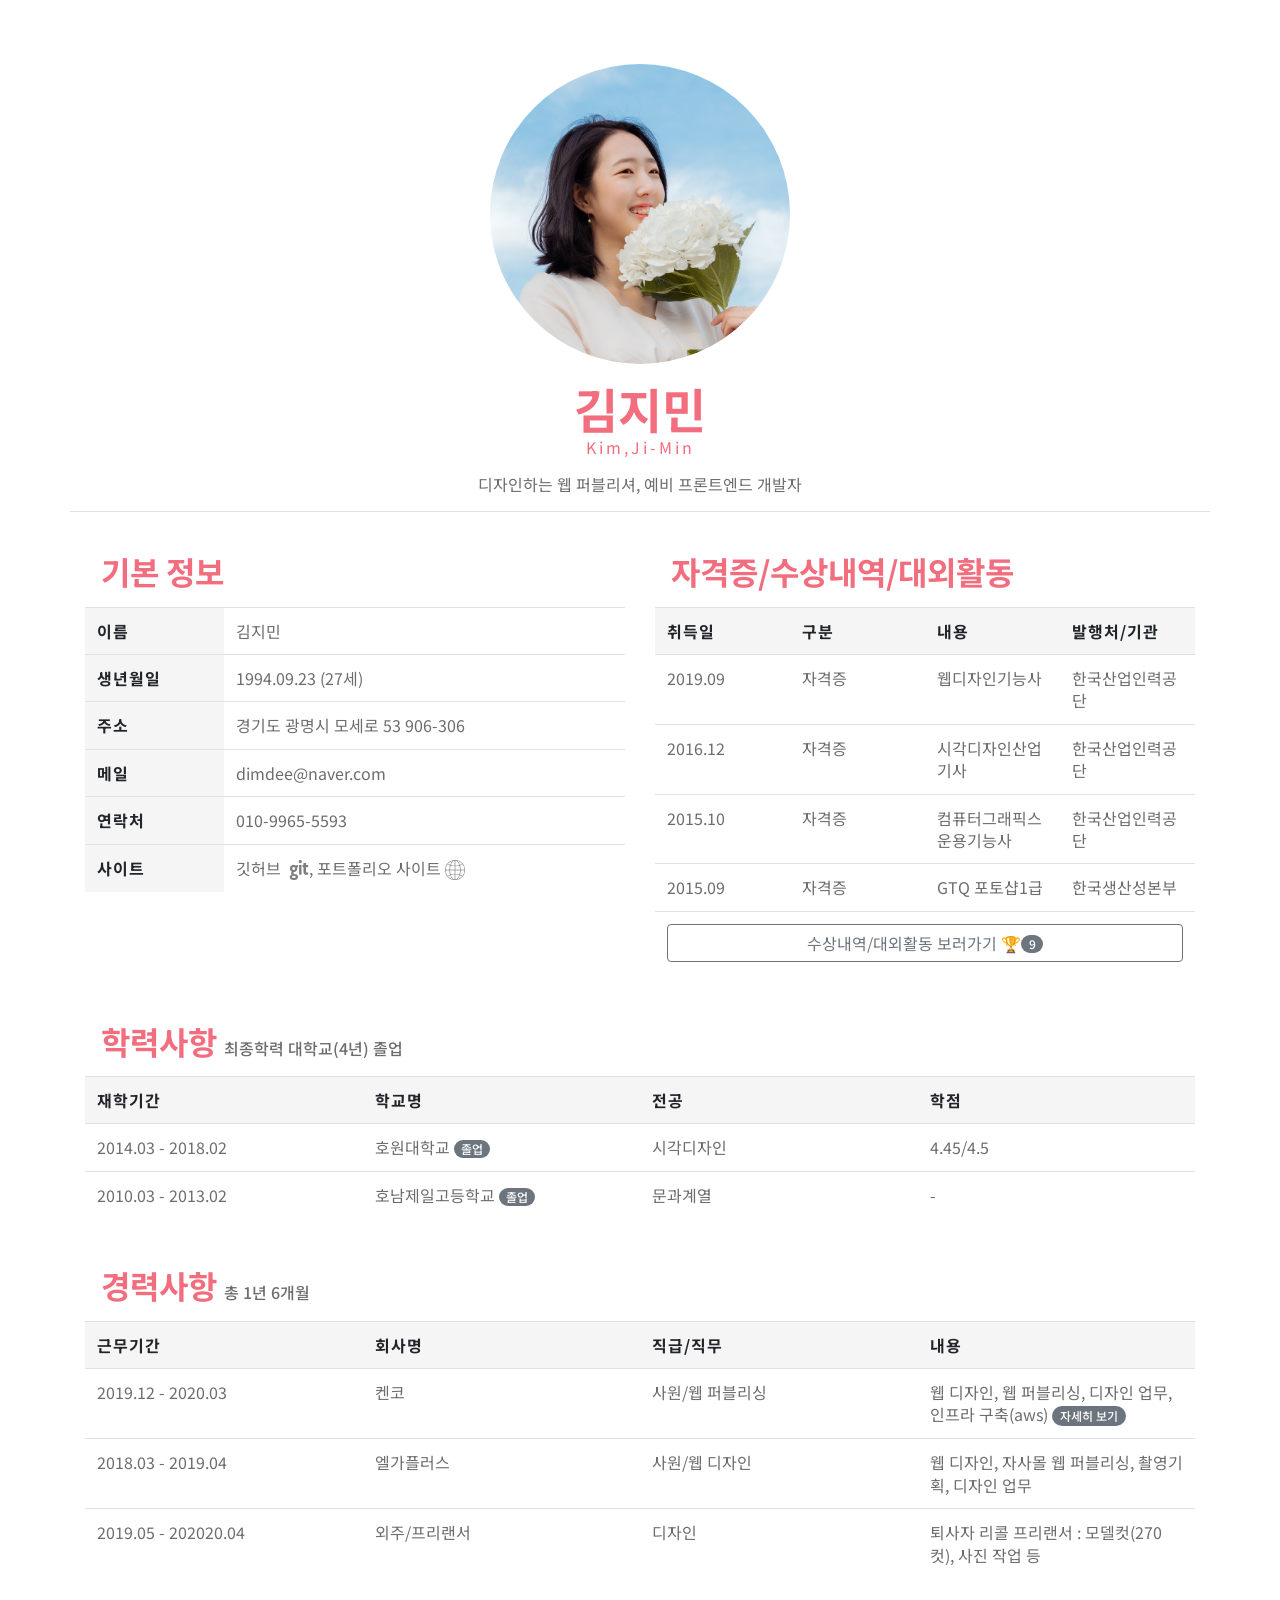
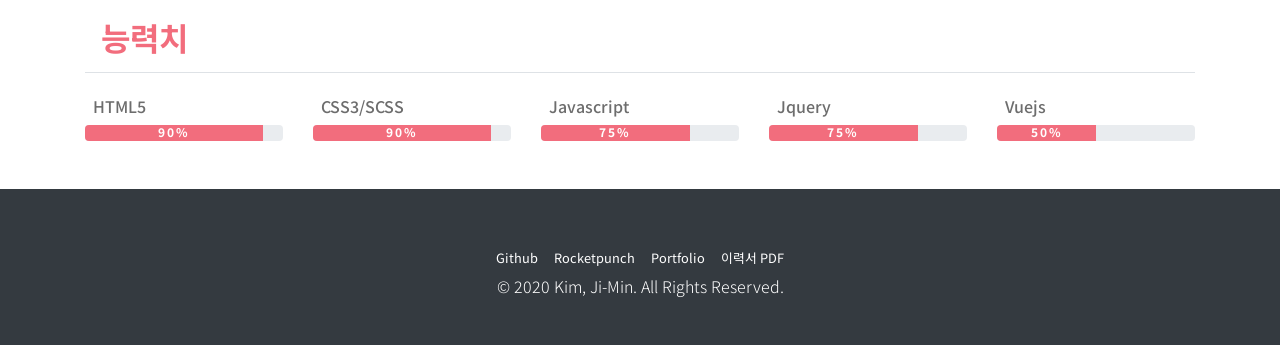
==== resume/index.html @ 0b5ad42d "Add files via upload" ====
<!doctype html>
<html lang="en">
<head>
    <meta charset="UTF-8">
    <meta name="viewport"
          content="width=device-width, user-scalable=no, initial-scale=1.0, maximum-scale=1.0, minimum-scale=1.0">
    <meta http-equiv="X-UA-Compatible" content="ie=edge">
    <meta property="og:image" content="https://kim-ji-min.github.io/My-Portfolio/images/contact_banner.jpg">
    <meta property="og:description" content="개발면접을 위한 웹사이트 형식의 개인 이력서 입니다.">
    <meta property="og:title" content="김지민 이력서">
    <meta name="author" content="김지민">
    <meta name="description" content="개발면접을 위한 웹사이트 형식의 개인 이력서 입니다.">
    <title>김지민 이력서</title>
    <link rel="shortcut icon" href="images/favicon.ico">
    <link rel="stylesheet" href="https://stackpath.bootstrapcdn.com/bootstrap/4.4.1/css/bootstrap.min.css" integrity="sha384-Vkoo8x4CGsO3+Hhxv8T/Q5PaXtkKtu6ug5TOeNV6gBiFeWPGFN9MuhOf23Q9Ifjh" crossorigin="anonymous">
    <link rel="stylesheet" href="css/reset.css">
    <link rel="stylesheet" href="css/style.css">
</head>

<body>
    <div class="container-fluid p-0">
        <!-- header -->
        <header>
            <div class="container p-3 border-bottom">
                <div class="row resume-title">
                    <div class="mt-5 col text-center text-main-pink">
                        <div class="m-auto resume-title-img"></div>
                        <h1 class="mt-3">김지민</h1>
                        <h2>Kim,Ji-Min</h2>
                        <p class="mt-3 text-main-gray">
                            디자인하는 웹 퍼블리셔, 예비 프론트엔드 개발자
                        </p>
                    </div>
                </div>
            </div>
        </header>
        <hr>

        <!-- section -->
        <section class="container my-3">
            <!-- resume-information-->
            <div class="row resume-information">
                <!-- resume-information-basic 기본정보 -->
                <div class="col-md-6 resume-information-basic my-2">
                    <h2 class="text-main-pink font-weight-bold p-3">기본 정보</h2>
                    <div class="table-responsive">
                        <table class="table">
                            <caption>기본 정보 표</caption>
                            <tr>
                                <th scope="row">이름</th>
                                <td>김지민</td>
                            </tr>
                            <tr>
                                <th scope="row">생년월일</th>
                                <td>1994.09.23 (27세)</td>
                            </tr>
                            <tr>
                                <th scope="row">주소</th>
                                <td>경기도 광명시 모세로 53 906-306</td>
                            </tr>
                            <tr>
                                <th scope="row">메일</th>
                                <td>dimdee&commat;naver.com</td>
                            </tr>
                            <tr>
                                <th scope="row">연락처</th>
                                <td>010-9965-5593</td>
                            </tr>
                            <tr>
                                <th scope="row">사이트</th>
                                <td>
                                    <a href="https://github.com/Kim-Ji-Min" target="_blank">깃허브 <span class="resume-icon resume-icon-git ml-1"></span></a>,
                                    <a href="https://kim-ji-min.github.io/My-Portfolio/" target="_blank">포트폴리오 사이트<span class="resume-icon resume-icon-portfolio ml-1"></span></a>
                                </td>
                            </tr>
                        </table>
                    </div>
                </div>

                <!-- resume-information-license 자격증/수상내역 -->
                <div class="col-md-6 resume-information-license my-2">
                    <h2 class="text-main-pink font-weight-bold p-3">자격증/수상내역/대외활동</h2>
                    <div class="table-responsive">
                        <table class="table">
                            <caption>자격증 정보표</caption>
                            <tr>
                                <th scope="row">취득일</th>
                                <th scope="row">구분</th>
                                <th scope="row">내용</th>
                                <th scope="row">발행처/기관</th>
                            </tr>
                            <tr>
                                <td>2019.09</td>
                                <td>자격증</td>
                                <td>웹디자인기능사</td>
                                <td>한국산업인력공단</td>
                            </tr>
                            <tr>
                                <td>2016.12</td>
                                <td>자격증</td>
                                <td>시각디자인산업기사</td>
                                <td>한국산업인력공단</td>
                            </tr>
                            <tr>
                                <td>2015.10</td>
                                <td>자격증</td>
                                <td>컴퓨터그래픽스운용기능사</td>
                                <td>한국산업인력공단</td>
                            </tr>
                            <tr>
                                <td>2015.09</td>
                                <td>자격증</td>
                                <td>GTQ 포토샵1급</td>
                                <td>한국생산성본부</td>
                            </tr>

                            <tr>
                                <td colspan="4">
                                    <button id="licenseModalOpen" class="btn btn-outline-secondary btn-block">수상내역/대외활동 보러가기 🏆<span class="badge badge-pill badge-secondary">9</span></button>
                                </td>
                            </tr>
                        </table>

                        <!-- modal -->
                        <div id="licenseModalShow" class="">
                           <div class="licenseModalContent p-4">
                               <!-- 이수내역 -->
                               <h2 class="text-main-pink font-weight-bold p-3">대외활동</h2>
                               <div class="table-responsive">
                                   <table class="table">
                                       <caption>대외활동 정보표</caption>
                                       <tr>
                                           <th scope="row">기간</th>
                                           <th scope="row">구분</th>
                                           <th scope="row">기관/장소</th>
                                           <th scope="row">내용</th>
                                       </tr>
                                       <tr>
                                           <td>2019.06 - 2019.11</td>
                                           <td>교육이수</td>
                                           <td>이젠아카데미 신촌점</td>
                                           <td>모바일 앱디자인(웹디자인)&하이브리드 앱 콘텐츠 제작, UI/GUI 디자인, 앱 개발 환경분석, UX/UI전략수립 / 서비스 운영 / 구현 / 구현 응용</td>
                                       </tr>
                                       <tr>
                                           <td>2017.11- 2017.11</td>
                                           <td>아르바이트</td>
                                           <td>호원대학교</td>
                                           <td>비즈니스학부 호텔외식조리학전공 홈페이지 제작 <a href="http://www.howon1.webtoz.co.kr/" target="_blank" class="badge badge-pill badge-secondary text-white">바로가기</a></td>
                                       </tr>
                                       <tr>
                                           <td>2015.09  -2016.01</td>
                                           <td>아르바이트</td>
                                           <td>단데리온바이오팜</td>
                                           <td>학교근로장학생으로 근무 - 웹디자인, 웹퍼블리싱, 편집 디자인, 제품 디자인 <a href="http://atti-v.com/" target="_blank" class="badge badge-pill badge-secondary text-white">바로가기</a></td>
                                       </tr>
                                       <tr>
                                           <td>2015.03 - 2015.03</td>
                                           <td>해외연수</td>
                                           <td>창업진흥원</td>
                                           <td>MIT GLOBAL STARTUP WORKSHOP</td>
                                       </tr>
                                   </table>
                               </div>

                               <!-- 수상내역 -->
                               <h2 class="text-main-pink font-weight-bold p-3">수상내역</h2>
                               <div class="table-responsive">
                                   <table class="table">
                                       <caption>수상내역 정보표</caption>
                                       <tr>
                                           <th scope="row">기간</th>
                                           <th scope="row">구분</th>
                                           <th scope="row">기관/장소</th>
                                           <th scope="row">내용</th>
                                       </tr>
                                       <tr>
                                           <td>2016.07</td>
                                           <td>공모전</td>
                                           <td>전라북도 미술대전 디자인부문 대상</td>
                                           <td>(사)한국미술협회전라북도지회</td>
                                       </tr>
                                       <tr>
                                           <td>2016.06</td>
                                           <td>공모전</td>
                                           <td>LG생활건강 디자인 공모전 패턴부문 입선</td>
                                           <td>(사)한국브랜드디자인학회</td>
                                       </tr>
                                       <tr>
                                           <td>2016.01</td>
                                           <td>공모전</td>
                                           <td>SOKI 국제 디자인&일러스트레이션 일러스트 부문 입선</td>
                                           <td>(사)한국일러스아트학회</td>
                                       </tr>
                                       <tr>
                                           <td>2014.12</td>
                                           <td>공모전</td>
                                           <td>청년드림 CEO 양성 캠프 최종경진대회 글로벌부문 입상</td>
                                           <td>창업진흥원</td>
                                       </tr>
                                       <tr>
                                           <td>2014.12</td>
                                           <td>공모전</td>
                                           <td>전라북도 산업디자인대전 디자인부문 은상</td>
                                           <td>(사)전라북도산업디자이너협회</td>
                                       </tr>
                                   </table>
                               </div>

                               <button id="licenseModalClose" class="btn btn-outline-secondary font-weight-bold">닫기</button>
                           </div>
                        </div>
                    </div>
                </div>

                <!-- resume-information-education 학력사항 -->
                <div class="col-md-12 resume-information-education my-2">
                    <h2 class="text-main-pink font-weight-bold p-3">학력사항 <span class="text-main-gray">최종학력 대학교(4년) 졸업</span></h2>
                    <div class="table-responsive">
                        <table class="table">
                            <caption>학력 정보표</caption>
                            <tr>
                                <th scope="row">재학기간</th>
                                <th scope="row">학교명</th>
                                <th scope="row">전공</th>
                                <th scope="row">학점</th>
                            </tr>
                            <tr>
                                <td>2014.03 - 2018.02</td>
                                <td>호원대학교 <span class="badge badge-pill badge-secondary">졸업</span></td>
                                <td>시각디자인</td>
                                <td>4.45/4.5</td>
                            </tr>
                            <tr>
                                <td>2010.03 - 2013.02</td>
                                <td>호남제일고등학교 <span class="badge badge-pill badge-secondary">졸업</span></td>
                                <td>문과계열</td>
                                <td>-</td>
                            </tr>
                        </table>
                    </div>
                </div>

                <!-- resume-information-career 경력사항 -->
                <div class="col-md-12 resume-information-career my-2">
                    <h2 class="text-main-pink font-weight-bold p-3">경력사항 <span class="text-main-gray">총 1년 6개월</span></h2>
                    <div class="table-responsive">
                        <table class="table">
                            <caption>경력사항 정보표</caption>
                            <tr>
                                <th scope="row">근무기간</th>
                                <th scope="row">회사명</th>
                                <th scope="row">직급/직무</th>
                                <th scope="row">내용</th>
                            </tr>
                            <tr>
                                <td>2019.12 - 2020.03</td>
                                <td>켄코</td>
                                <td>사원/웹 퍼블리싱</td>
                                <td>
                                    웹 디자인, 웹 퍼블리싱, 디자인 업무, 인프라 구축(aws)
                                    <button id="careerModalOpen" class="btn badge badge-pill badge-secondary text-white">자세히 보기</button>
                                </td>
                            </tr>
                            <tr>
                                <td>2018.03 - 2019.04</td>
                                <td>엘가플러스</td>
                                <td>사원/웹 디자인</td>
                                <td>
                                   웹 디자인, 자사몰 웹 퍼블리싱, 촬영기획, 디자인 업무
                                </td>
                            </tr>
                            <tr>
                                <td>2019.05 - 202020.04</td>
                                <td>외주/프리랜서</td>
                                <td>디자인</td>
                                <td>
                                    퇴사자 리콜 프리랜서 : 모델컷(270컷), 사진 작업 등
                                </td>
                            </tr>
                        </table>

                        <!-- modal -->
                        <div id="careerModalShow" class="">
                            <div class="careerModalContent p-4">
                                <h2 class="text-main-pink font-weight-bold p-3">이전 작업물</h2>
                                <div class="table-responsive">
                                    <table class="table">
                                        <caption>경력사항 기술표</caption>
                                        <tr>
                                            <th scope="row">프로젝트명</th>
                                            <th scope="row">기간</th>
                                            <th scope="row">참여율</th>
                                            <th scope="row">내용</th>
                                        </tr>
                                        <tr>
                                            <td>심플치과</td>
                                            <td>2020.02 - 2020.03</td>
                                            <td>50%</td>
                                            <td>웹디자인(초안), 웹퍼블리싱(초안), svg-animate, 인프라 구축 <a href="http://dev.simpledental.kr" target="_blank" class="badge badge-pill badge-secondary text-white">바로가기</a></td>
                                        </tr>
                                        <tr>
                                            <td>펫트리온</td>
                                            <td>2020.02 - 2020.03</td>
                                            <td>80%</td>
                                            <td>웹디자인, 웹퍼블리싱, TweenMax, svg-animate, 인프라 구축<a href="http://www.handongpet.co.kr" target="_blank" class="badge badge-pill badge-secondary text-white">바로가기</a></td>
                                        </tr>
                                        <tr>
                                            <td>비포덴트</td>
                                            <td>2020.01 - 2020.03</td>
                                            <td>30%</td>
                                            <td>svg-animate, 브로슈어, 마케팅 이미지 제작 <a href="http://www.alinenow.com" target="_blank" class="badge badge-pill badge-secondary text-white">바로가기</a></td>
                                        </tr>
                                    </table>
                                </div>

                                <button id="careerModalClose" class="btn btn-outline-secondary font-weight-bold">닫기</button>
                            </div>
                        </div>
                    </div>
                </div>
            </div>
            <!-- end of row.resume-information-->

            <!-- resume-skill 능력치 -->
            <div class="row mb-5 resume-skill">
                <div class="col-md-12 mb-3">
                    <h2 class="text-main-pink font-weight-bold p-3 border-bottom">능력치</h2>
                </div>
                <div class="col">
                    <h3 class="p-2 text-main-gray">HTML5</h3>
                    <div class="progress">
                        <div class="progress-bar progress-html bg-main-pink" role="progressbar" aria-valuenow="90" aria-valuemin="0" aria-valuemax="100">90%</div>
                    </div>
                </div>
                <div class="col">
                    <h3 class="p-2 text-main-gray">CSS3/SCSS</h3>
                    <div class="progress">
                        <div class="progress-bar progress-css bg-main-pink" role="progressbar" aria-valuenow="90" aria-valuemin="0" aria-valuemax="100">90%</div>
                    </div>
                </div>
                <div class="col">
                    <h3 class="p-2 text-main-gray">Javascript</h3>
                    <div class="progress">
                        <div class="progress-bar progress-js bg-main-pink" role="progressbar" aria-valuenow="75" aria-valuemin="0" aria-valuemax="100">75%</div>
                    </div>
                </div>
                <div class="col">
                    <h3 class="p-2 text-main-gray">Jquery</h3>
                    <div class="progress">
                        <div class="progress-bar progress-jq bg-main-pink" role="progressbar" aria-valuenow="75" aria-valuemin="0" aria-valuemax="100">75%</div>
                    </div>
                </div>
                <div class="col">
                    <h3 class="p-2 text-main-gray">Vuejs</h3>
                    <div class="progress">
                        <div class="progress-bar progress-vue bg-main-pink" role="progressbar" aria-valuenow="50" aria-valuemin="0" aria-valuemax="100">50%</div>
                    </div>
                </div>
            </div>
        </section>
        <hr>

        <!-- footer -->
        <footer class="bg-dark">
            <div class="container">
                <div class="row text-white text-center p-5">
                    <div class="col-md-12 footer-nav">
                        <ul class="d-flex" style="justify-content: center">
                            <li class="m-2">
                                <a href="https://github.com/Kim-Ji-Min" target="_blank">Github</a>
                            </li>
                            <li class="m-2">
                                <a href="https://www.rocketpunch.com/@today_jimin#" target="_blank">Rocketpunch</a>
                            </li>
                            <li class="m-2">
                                <a href="https://kim-ji-min.github.io/My-Portfolio/" target="_blank">Portfolio</a>
                            </li>
                            <li class="m-2">
                                <a href="images/kimjimin_resume.pdf" download="kimjimin_resume">이력서 PDF</a>
                            </li>
                        </ul>
                    </div>

                    <div class="col-md-12">
                        <address>
                            &copy; 2020 Kim, Ji-Min. All Rights Reserved.
                        </address>
                    </div>
                </div>
            </div>
        </footer>
    </div>

    <!-- javascript -->
     <script src="js/modal.js"></script>
</body>
</html>
---- resume/css/style.css ----
::selection {
  background-color: #f26d7d;
  color: #fff; }

.text-main-pink {
  color: #f26d7d; }

.text-main-black {
  color: #333; }

.text-main-gray {
  color: #6d6d6d; }

.bg-main-pink {
  background-color: #f26d7d; }

header .container .row .col .resume-title-img {
  width: 300px;
  height: 300px;
  background-image: url(../images/profile.jpg);
  background-position: center center;
  background-repeat: no-repeat;
  background-size: cover;
  -webkit-border-radius: 100%;
  -moz-border-radius: 100%;
  border-radius: 100%; }
  @media screen and (max-width: 768px) {
    header .container .row .col .resume-title-img {
      width: 250px;
      height: 250px; } }
header .container .row .col h1 {
  font-weight: 700;
  font-size: 3rem; }
header .container .row .col h2 {
  font-size: 1rem;
  font-weight: 400;
  letter-spacing: 3px; }

section.container .row.resume-skill .col .progress {
  font-weight: 700;
  letter-spacing: 2px; }
  section.container .row.resume-skill .col .progress .progress-html, section.container .row.resume-skill .col .progress .progress-css {
    width: 90%; }
  section.container .row.resume-skill .col .progress .progress-js, section.container .row.resume-skill .col .progress .progress-jq {
    width: 75%; }
  section.container .row.resume-skill .col .progress .progress-vue {
    width: 50%; }
@media screen and (max-width: 768px) {
  section.container .row.resume-skill .col {
    flex-basis: 100%;
    max-width: 100%; } }
section.container .row .col-md-6.resume-information-license .table-responsive .table tr th, section.container .row .col-md-6.resume-information-education .table-responsive .table tr th, section.container .row .col-md-6.resume-information-career .table-responsive .table tr th, section.container .row .col-md-12.resume-information-license .table-responsive .table tr th, section.container .row .col-md-12.resume-information-education .table-responsive .table tr th, section.container .row .col-md-12.resume-information-career .table-responsive .table tr th, section.container .row .col.resume-information-license .table-responsive .table tr th, section.container .row .col.resume-information-education .table-responsive .table tr th, section.container .row .col.resume-information-career .table-responsive .table tr th {
  width: 25%;
  word-break: break-all; }
section.container .row .col-md-6 h2 span, section.container .row .col-md-12 h2 span, section.container .row .col h2 span {
  font-weight: 500;
  font-size: 1rem; }
section.container .row .col-md-6 h3, section.container .row .col-md-12 h3, section.container .row .col h3 {
  font-size: 1rem; }
section.container .row .col-md-6 #licenseModalShow, section.container .row .col-md-6 #careerModalShow, section.container .row .col-md-12 #licenseModalShow, section.container .row .col-md-12 #careerModalShow, section.container .row .col #licenseModalShow, section.container .row .col #careerModalShow {
  display: none; }
  section.container .row .col-md-6 #licenseModalShow.show, section.container .row .col-md-6 #careerModalShow.show, section.container .row .col-md-12 #licenseModalShow.show, section.container .row .col-md-12 #careerModalShow.show, section.container .row .col #licenseModalShow.show, section.container .row .col #careerModalShow.show {
    display: block;
    position: fixed;
    z-index: 100;
    left: 0;
    top: 0;
    width: 100%;
    height: 100%;
    background-color: rgba(0, 0, 0, 0.5); }
  section.container .row .col-md-6 #licenseModalShow .licenseModalContent, section.container .row .col-md-6 #licenseModalShow .careerModalContent, section.container .row .col-md-6 #careerModalShow .licenseModalContent, section.container .row .col-md-6 #careerModalShow .careerModalContent, section.container .row .col-md-12 #licenseModalShow .licenseModalContent, section.container .row .col-md-12 #licenseModalShow .careerModalContent, section.container .row .col-md-12 #careerModalShow .licenseModalContent, section.container .row .col-md-12 #careerModalShow .careerModalContent, section.container .row .col #licenseModalShow .licenseModalContent, section.container .row .col #licenseModalShow .careerModalContent, section.container .row .col #careerModalShow .licenseModalContent, section.container .row .col #careerModalShow .careerModalContent {
    overflow: auto;
    position: fixed;
    z-index: 150;
    left: 50%;
    top: 50%;
    width: 40vw;
    height: 60vh;
    background-color: #fff;
    transform: translate(-50%, -50%);
    box-shadow: 0 4px 6px rgba(50, 50, 93, 0.1);
    -webkit-border-radius: 5px;
    -moz-border-radius: 5px;
    border-radius: 5px; }
    section.container .row .col-md-6 #licenseModalShow .licenseModalContent button, section.container .row .col-md-6 #licenseModalShow .careerModalContent button, section.container .row .col-md-6 #careerModalShow .licenseModalContent button, section.container .row .col-md-6 #careerModalShow .careerModalContent button, section.container .row .col-md-12 #licenseModalShow .licenseModalContent button, section.container .row .col-md-12 #licenseModalShow .careerModalContent button, section.container .row .col-md-12 #careerModalShow .licenseModalContent button, section.container .row .col-md-12 #careerModalShow .careerModalContent button, section.container .row .col #licenseModalShow .licenseModalContent button, section.container .row .col #licenseModalShow .careerModalContent button, section.container .row .col #careerModalShow .licenseModalContent button, section.container .row .col #careerModalShow .careerModalContent button {
      position: absolute;
      right: 2rem;
      margin-bottom: 2rem; }
    @media screen and (max-width: 768px) {
      section.container .row .col-md-6 #licenseModalShow .licenseModalContent, section.container .row .col-md-6 #licenseModalShow .careerModalContent, section.container .row .col-md-6 #careerModalShow .licenseModalContent, section.container .row .col-md-6 #careerModalShow .careerModalContent, section.container .row .col-md-12 #licenseModalShow .licenseModalContent, section.container .row .col-md-12 #licenseModalShow .careerModalContent, section.container .row .col-md-12 #careerModalShow .licenseModalContent, section.container .row .col-md-12 #careerModalShow .careerModalContent, section.container .row .col #licenseModalShow .licenseModalContent, section.container .row .col #licenseModalShow .careerModalContent, section.container .row .col #careerModalShow .licenseModalContent, section.container .row .col #careerModalShow .careerModalContent {
        width: 85vw;
        height: 60vh; }
        section.container .row .col-md-6 #licenseModalShow .licenseModalContent table th, section.container .row .col-md-6 #licenseModalShow .licenseModalContent table td, section.container .row .col-md-6 #licenseModalShow .careerModalContent table th, section.container .row .col-md-6 #licenseModalShow .careerModalContent table td, section.container .row .col-md-6 #careerModalShow .licenseModalContent table th, section.container .row .col-md-6 #careerModalShow .licenseModalContent table td, section.container .row .col-md-6 #careerModalShow .careerModalContent table th, section.container .row .col-md-6 #careerModalShow .careerModalContent table td, section.container .row .col-md-12 #licenseModalShow .licenseModalContent table th, section.container .row .col-md-12 #licenseModalShow .licenseModalContent table td, section.container .row .col-md-12 #licenseModalShow .careerModalContent table th, section.container .row .col-md-12 #licenseModalShow .careerModalContent table td, section.container .row .col-md-12 #careerModalShow .licenseModalContent table th, section.container .row .col-md-12 #careerModalShow .licenseModalContent table td, section.container .row .col-md-12 #careerModalShow .careerModalContent table th, section.container .row .col-md-12 #careerModalShow .careerModalContent table td, section.container .row .col #licenseModalShow .licenseModalContent table th, section.container .row .col #licenseModalShow .licenseModalContent table td, section.container .row .col #licenseModalShow .careerModalContent table th, section.container .row .col #licenseModalShow .careerModalContent table td, section.container .row .col #careerModalShow .licenseModalContent table th, section.container .row .col #careerModalShow .licenseModalContent table td, section.container .row .col #careerModalShow .careerModalContent table th, section.container .row .col #careerModalShow .careerModalContent table td {
          font-size: 0.7rem; } }
section.container .row .col-md-6 .table-responsive .table tr th, section.container .row .col-md-12 .table-responsive .table tr th, section.container .row .col .table-responsive .table tr th {
  background-color: whitesmoke;
  letter-spacing: 1px; }
section.container .row .col-md-6 .table-responsive .table tr td, section.container .row .col-md-12 .table-responsive .table tr td, section.container .row .col .table-responsive .table tr td {
  color: #6d6d6d; }
  section.container .row .col-md-6 .table-responsive .table tr td .badge, section.container .row .col-md-12 .table-responsive .table tr td .badge, section.container .row .col .table-responsive .table tr td .badge {
    font-weight: 500; }
  section.container .row .col-md-6 .table-responsive .table tr td a, section.container .row .col-md-12 .table-responsive .table tr td a, section.container .row .col .table-responsive .table tr td a {
    display: inline-block;
    color: #6d6d6d;
    transition: all 0.2s ease-in-out; }
    section.container .row .col-md-6 .table-responsive .table tr td a .resume-icon, section.container .row .col-md-12 .table-responsive .table tr td a .resume-icon, section.container .row .col .table-responsive .table tr td a .resume-icon {
      display: inline-block;
      width: 20px;
      height: 20px;
      vertical-align: middle;
      background-position: center center;
      background-repeat: no-repeat;
      background-size: cover;
      transition: all 0.2s ease-in-out; }
      section.container .row .col-md-6 .table-responsive .table tr td a .resume-icon.resume-icon-git, section.container .row .col-md-12 .table-responsive .table tr td a .resume-icon.resume-icon-git, section.container .row .col .table-responsive .table tr td a .resume-icon.resume-icon-git {
        background-image: url(../images/icon_git_off.png); }
      section.container .row .col-md-6 .table-responsive .table tr td a .resume-icon.resume-icon-portfolio, section.container .row .col-md-12 .table-responsive .table tr td a .resume-icon.resume-icon-portfolio, section.container .row .col .table-responsive .table tr td a .resume-icon.resume-icon-portfolio {
        background-image: url(../images/icon_site_off.png); }
    section.container .row .col-md-6 .table-responsive .table tr td a:hover, section.container .row .col-md-12 .table-responsive .table tr td a:hover, section.container .row .col .table-responsive .table tr td a:hover {
      color: #f26d7d; }
      section.container .row .col-md-6 .table-responsive .table tr td a:hover .resume-icon-git, section.container .row .col-md-12 .table-responsive .table tr td a:hover .resume-icon-git, section.container .row .col .table-responsive .table tr td a:hover .resume-icon-git {
        background-image: url(../images/icon_git_on.png); }
      section.container .row .col-md-6 .table-responsive .table tr td a:hover .resume-icon-portfolio, section.container .row .col-md-12 .table-responsive .table tr td a:hover .resume-icon-portfolio, section.container .row .col .table-responsive .table tr td a:hover .resume-icon-portfolio {
        background-image: url(../images/icon_site_on.png); }
@media screen and (max-width: 768px) {
  section.container .row .col-md-6 h2, section.container .row .col-md-12 h2, section.container .row .col h2 {
    font-size: 1.6rem; }
  section.container .row .col-md-6 .table-responsive .table tr td, section.container .row .col-md-6 .table-responsive .table tr th, section.container .row .col-md-12 .table-responsive .table tr td, section.container .row .col-md-12 .table-responsive .table tr th, section.container .row .col .table-responsive .table tr td, section.container .row .col .table-responsive .table tr th {
    font-size: 0.8rem; } }

footer .container .row .col-md-12 ul li a {
  font-size: 0.8rem;
  color: #fff;
  transition: all 0.2s ease-in-out; }
  footer .container .row .col-md-12 ul li a:hover, footer .container .row .col-md-12 ul li a:focus, footer .container .row .col-md-12 ul li a:active {
    color: #6d6d6d; }

/*# sourceMappingURL=style.css.map */
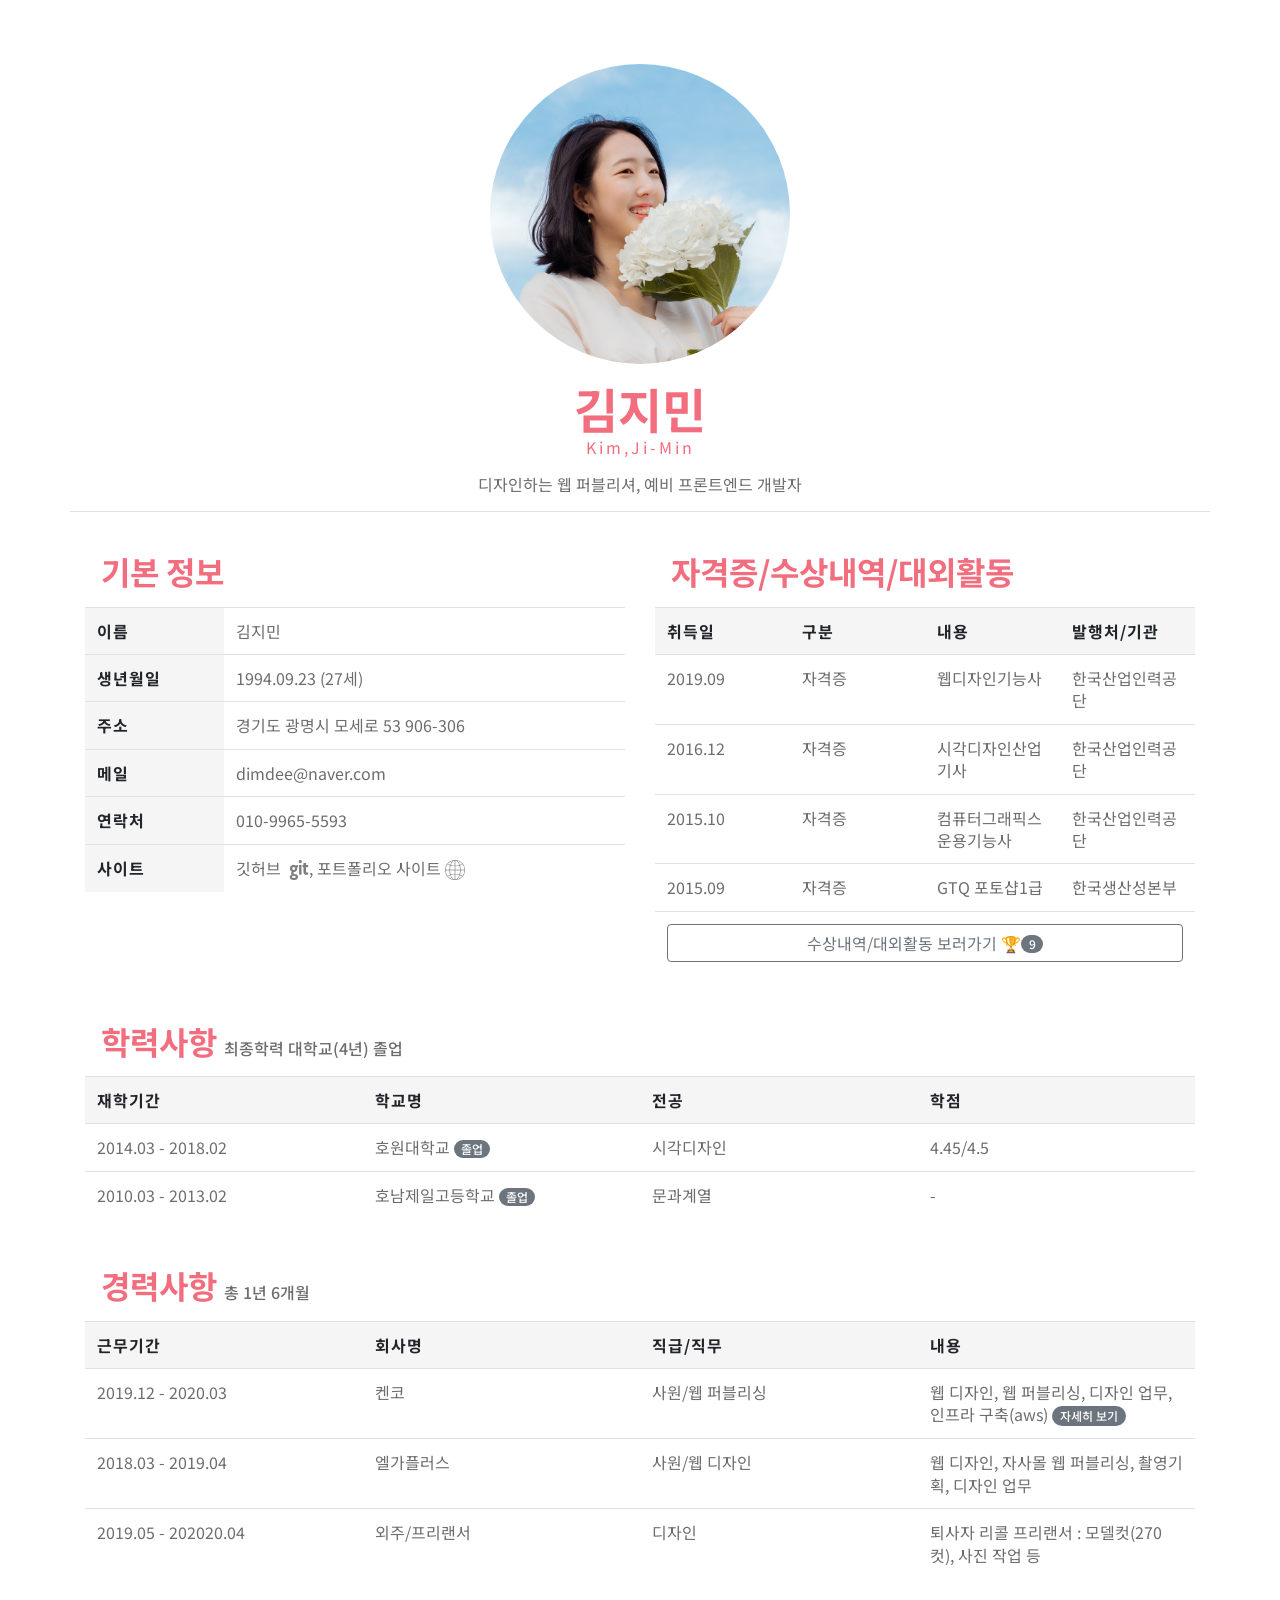
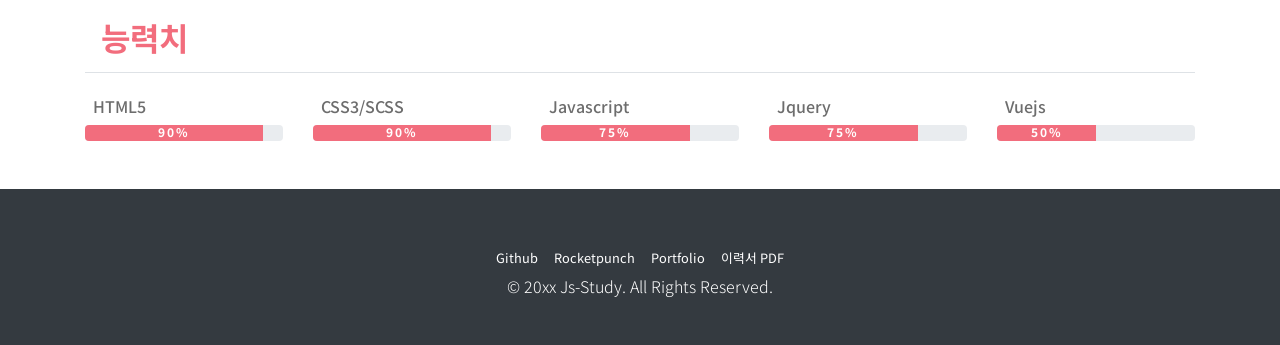
==== commit 3ef950e3: "Update index.html" ====
--- a/resume/index.html
+++ b/resume/index.html
@@ -383,7 +383,7 @@
 
                     <div class="col-md-12">
                         <address>
-                            &copy; 2020 Kim, Ji-Min. All Rights Reserved.
+                            &copy; 20xx Js-Study. All Rights Reserved.
                         </address>
                     </div>
                 </div>
@@ -394,4 +394,4 @@
     <!-- javascript -->
      <script src="js/modal.js"></script>
 </body>
-</html>+</html>
